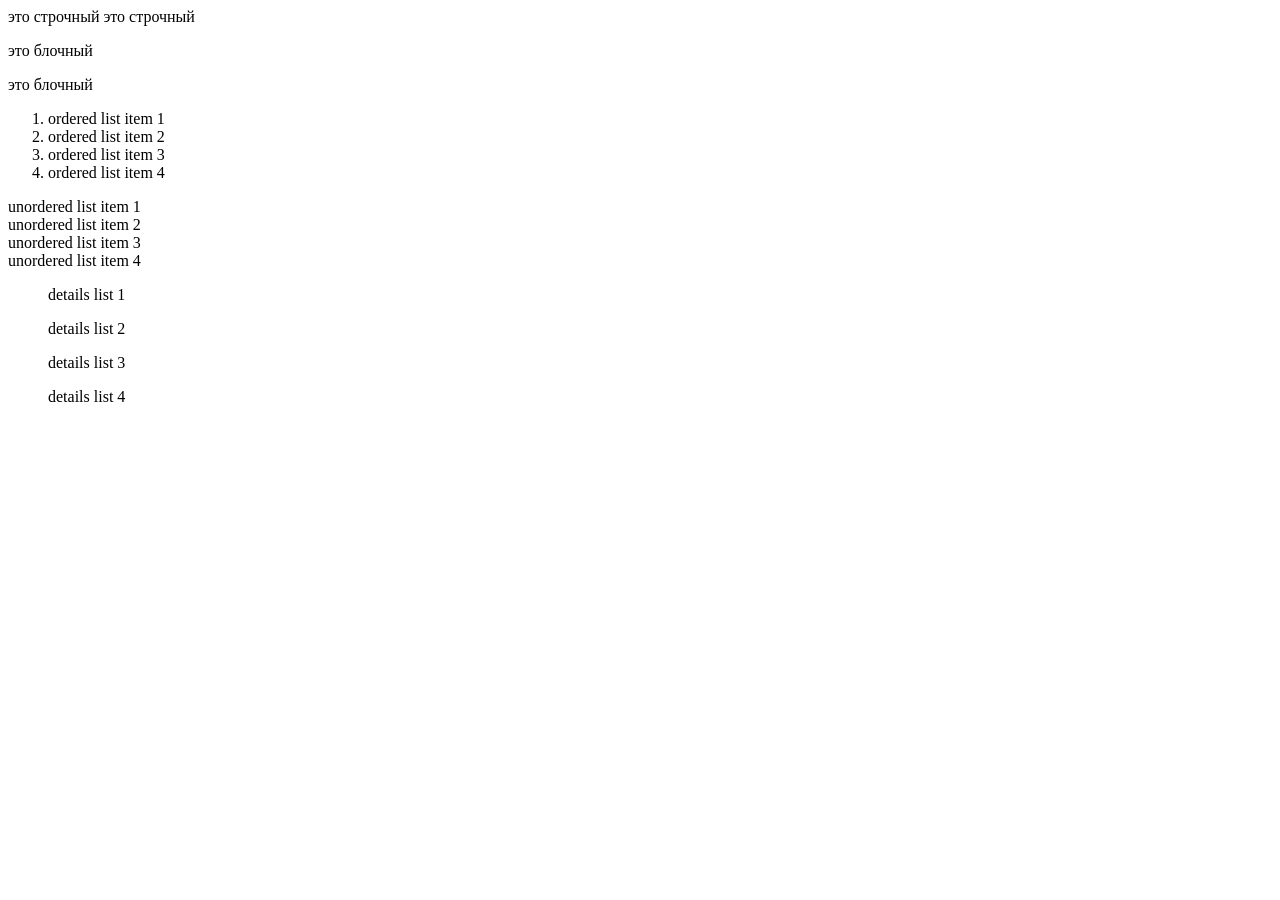
==== index.html @ aaaef7a7 "initial project" ====
<!DOCTYPE html>
<html lang="en">
<!-- https://developer.mozilla.org/ru/docs/Web/HTML/Element -->

<head>
    <meta charset="UTF-8">
    <meta http-equiv="X-UA-Compatible" content="IE=edge">
    <meta name="viewport" content="width=device-width, initial-scale=1.0">

    <link rel="stylesheet" href="style.css">

    <title>Test Title</title>
</head>

<body>
    <main>
        <span class="first-span"> это строчный </span>
        <span class="second-span"> это строчный </span>
        <p class="first-paragraph"> это блочный </p>
        <p class="second-paragraph"> это блочный </p>
    </main>

    <ol>
        <li>ordered list item 1</li>
        <li>ordered list item 2</li>
        <li>ordered list item 3</li>
        <li>ordered list item 4</li>
    </ol>
    <ul>
        <li>unordered list item 1</li>
        <li>unordered list item 2</li>
        <li>unordered list item 3</li>
        <li>unordered list item 4</li>
    </ul>

    <dd>
        <dl>details list 1</dl>
        <dl>details list 2</dl>
        <dl>details list 3</dl>
        <dl>details list 4</dl>
    </dd>
</body>

</html>
---- style.css ----
ul {
    list-style-type: none;
    padding-left: 0;
}

dl {
    padding-left: 0;
}
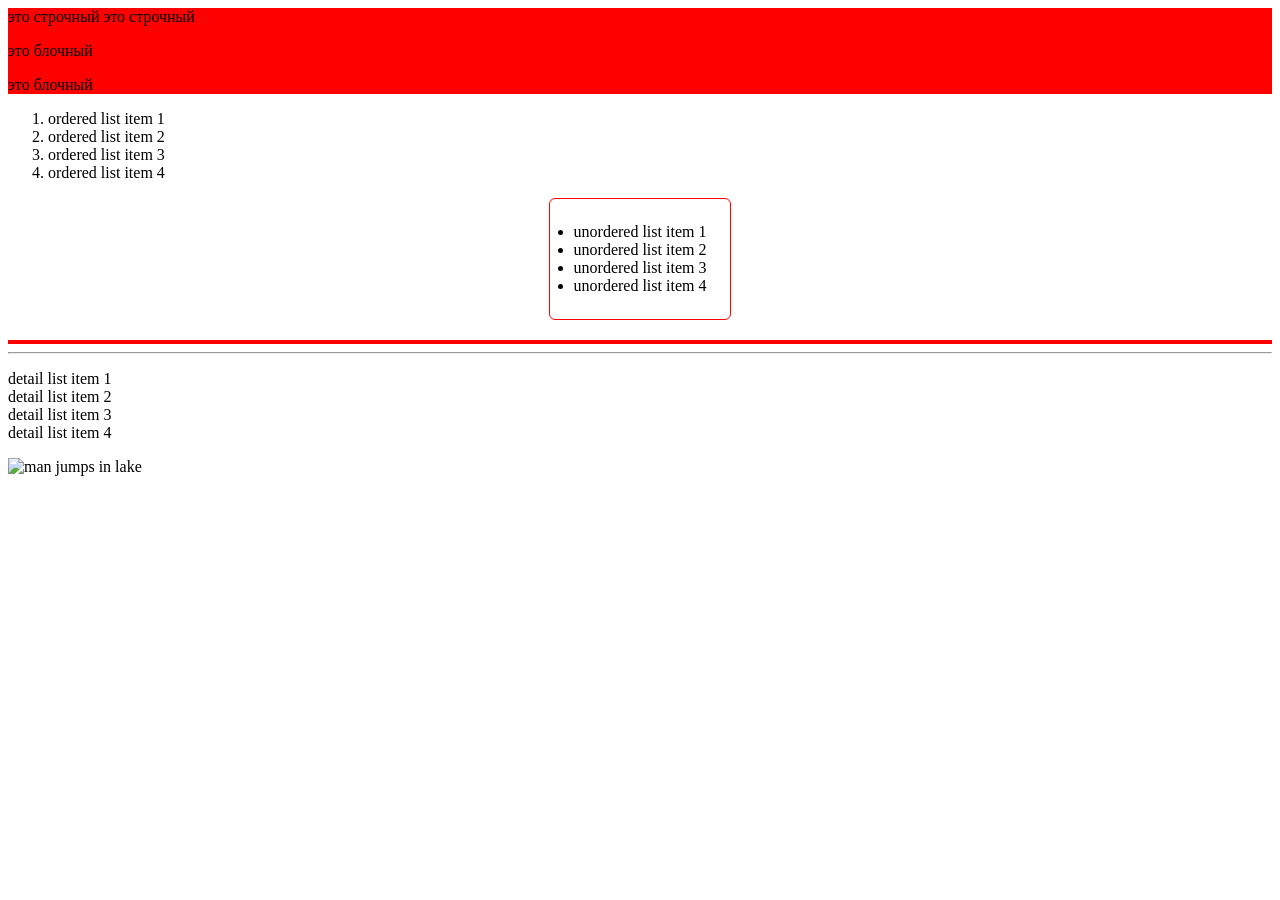
==== commit 6db4aea9: "added more css" ====
--- a/index.html
+++ b/index.html
@@ -13,7 +13,7 @@
 </head>
 
 <body>
-    <main>
+    <main >
         <span class="first-span"> это строчный </span>
         <span class="second-span"> это строчный </span>
         <p class="first-paragraph"> это блочный </p>
@@ -32,13 +32,22 @@
         <li>unordered list item 3</li>
         <li>unordered list item 4</li>
     </ul>
+    <div class="separator" ></div>
+    <div class="box-div"> </div>
+    <hr/>
 
-    <dd>
-        <dl>details list 1</dl>
-        <dl>details list 2</dl>
-        <dl>details list 3</dl>
-        <dl>details list 4</dl>
-    </dd>
+    <dl>
+        <dt>detail list item 1</dt>
+        <dt>detail list item 2</dt>
+        <dt>detail list item 3</dt>
+        <dt>detail list item 4</dt>
+    </dl>
+
+<img src="https://media.istockphoto.com/photos/fuunny-overweight-retro-swimmer-about-to-jump-into-the-ice-hole-picture-id1318979684?s=612x612" alt="man jumps in lake">
+<div></div>
+<div class="image_in_div">
+    <p></p>
+    <span> </span>
 </body>
 
 </html>
--- a/style.css
+++ b/style.css
@@ -1,8 +1,31 @@
-ul {
-    list-style-type: none;
-    padding-left: 0;
+main {
+    background: red;
+}
+hr {
 }
 
-dl {
-    padding-left: 0;
+.separator{
+    border-bottom: solid;
+    border-color: red;
+    border-width: 2px;
+}
+
+.box-div{
+    border:1px solid red;
+
+
+}
+
+
+/* https://developer.mozilla.org/ru/docs/Web/CSS/margin - Margin */
+/* https://developer.mozilla.org/ru/docs/Web/CSS/padding - Padding */
+
+ul {
+    width:max-content;
+    margin:0 auto;
+    margin-bottom: 20px;
+    border:1px solid red;
+    padding: 24px;
+    border-radius: 6px;
+
 }
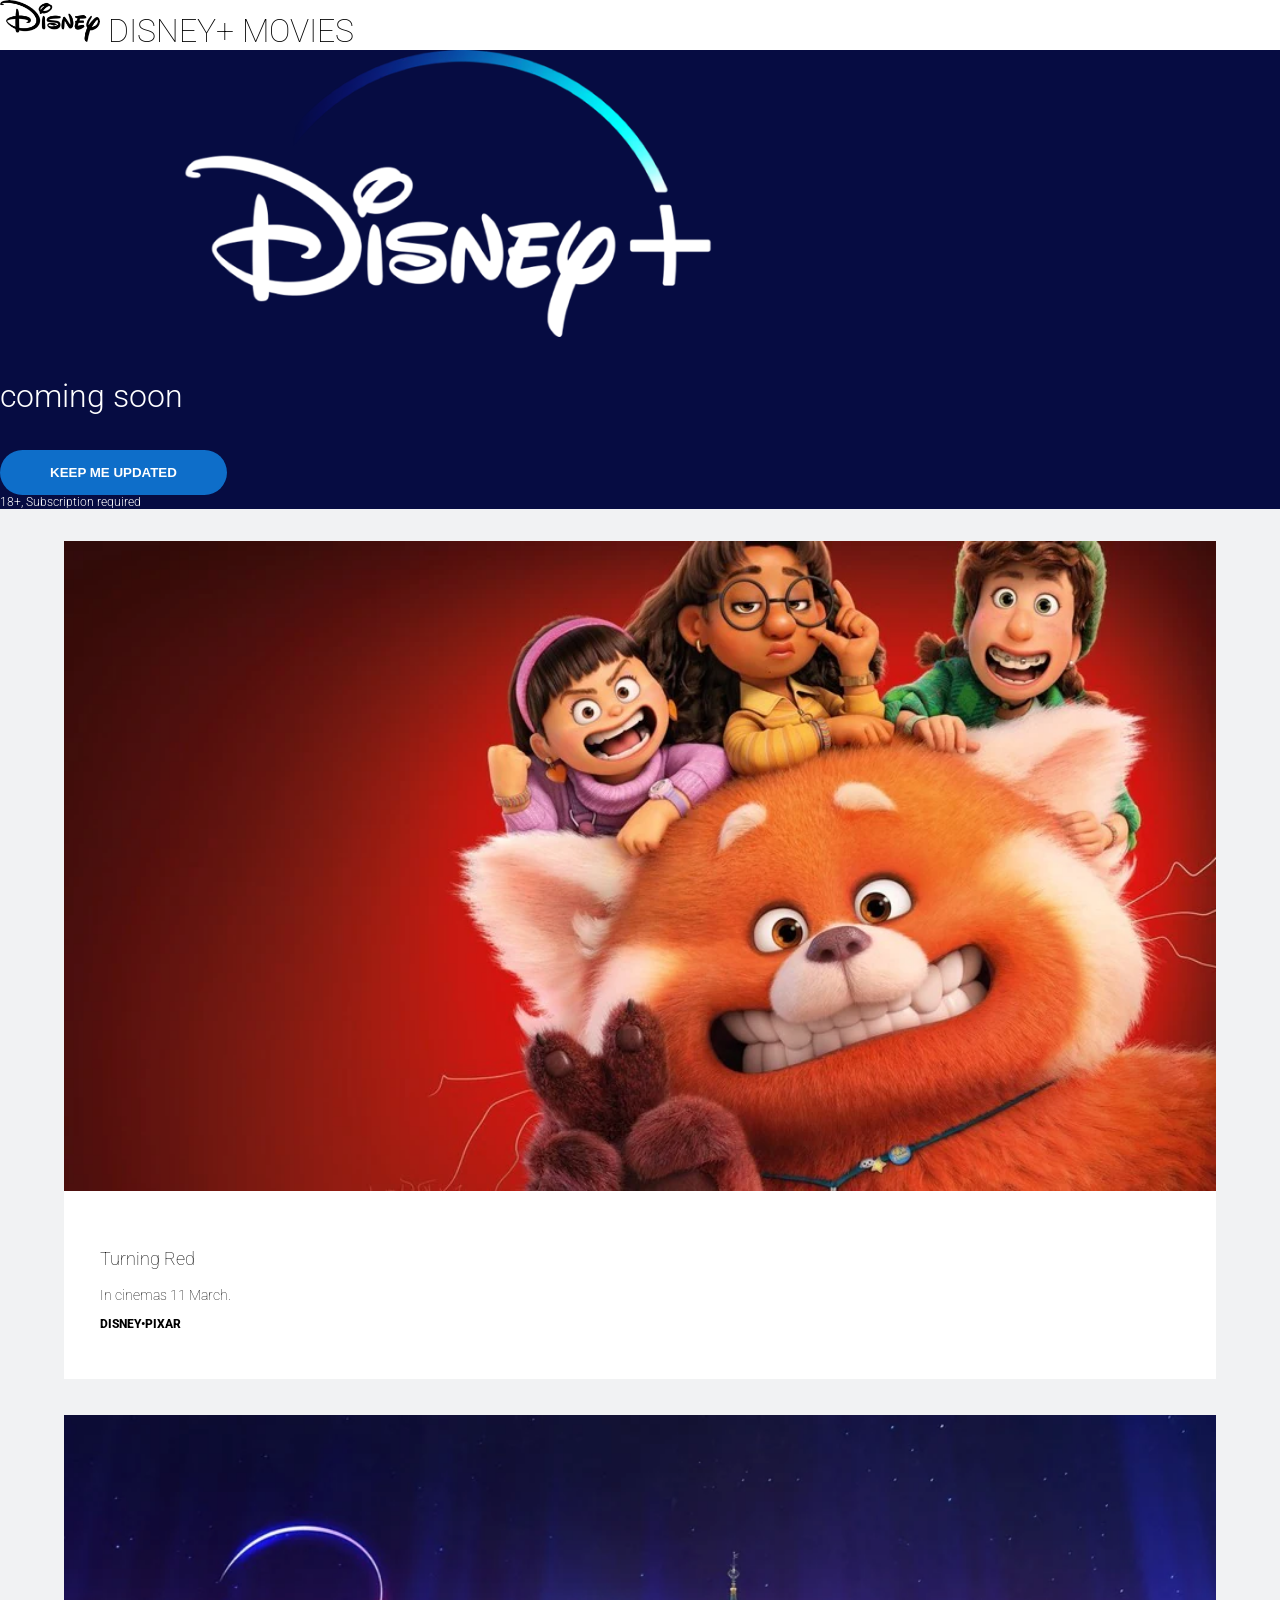
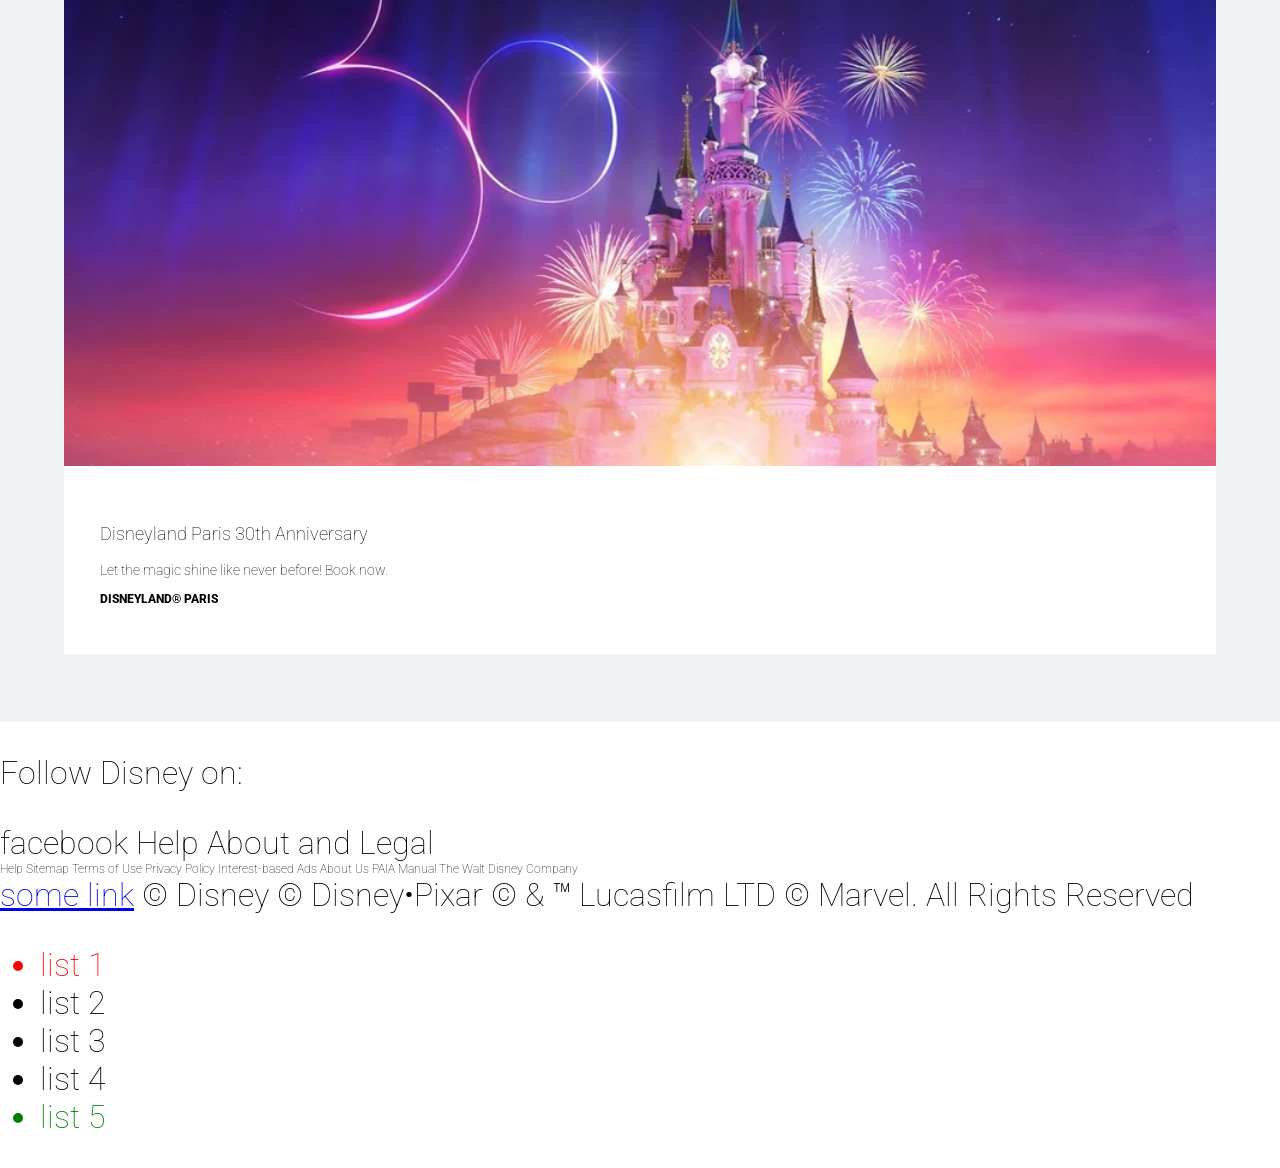
==== commit 086d97da: "updates" ====
--- a/index.html
+++ b/index.html
@@ -1,53 +1,94 @@
 <!DOCTYPE html>
 <html lang="en">
-<!-- https://developer.mozilla.org/ru/docs/Web/HTML/Element -->
 
 <head>
     <meta charset="UTF-8">
     <meta http-equiv="X-UA-Compatible" content="IE=edge">
     <meta name="viewport" content="width=device-width, initial-scale=1.0">
-
-    <link rel="stylesheet" href="style.css">
-
-    <title>Test Title</title>
+    <link rel="stylesheet" href="disney.css">
+    <title>Document</title>
 </head>
 
 <body>
-    <main >
-        <span class="first-span"> это строчный </span>
-        <span class="second-span"> это строчный </span>
-        <p class="first-paragraph"> это блочный </p>
-        <p class="second-paragraph"> это блочный </p>
-    </main>
+    <!-- header -->
+    <header class="header">
+        <img src="./assets/logo.png" alt="disney logo" width="100px">
+        <span>DISNEY+</span>
+        <span>MOVIES</span>
+    </header>
 
-    <ol>
-        <li>ordered list item 1</li>
-        <li>ordered list item 2</li>
-        <li>ordered list item 3</li>
-        <li>ordered list item 4</li>
-    </ol>
-    <ul>
-        <li>unordered list item 1</li>
-        <li>unordered list item 2</li>
-        <li>unordered list item 3</li>
-        <li>unordered list item 4</li>
+
+    <!-- main disney poster with button -->
+    <div class="poster">
+        <img class="poster__image" src="./assets/main-disney.webp" alt="disney logo" width="70%">
+        <p class="poster__title"> coming soon </p>
+        <button class="poster__button">KEEP ME UPDATED</button>
+        <a class="poster__notice" href="http://">18+, Subscription required</a>
+    </div>
+
+
+    <!-- 2x card with moovie add -->
+    <section class="cards_section">
+
+        <div class="card">
+            <img src="./assets/cat.webp" alt="" class="card__image">
+            <div class="card__details_container">
+
+                <p class="card__title">Turning Red</p>
+                <p class="card__description">In cinemas 11 March.</p>
+                <p class="card__postfix">DISNEY•PIXAR</p>
+            </div>
+        </div>
+
+        <div class="card">
+            <img class="card__image" src="./assets/paris.webp" alt="">
+
+            <div class="card__details_container">
+                <p class="card__title">Disneyland Paris 30th Anniversary</p>
+                <p class="card__description">Let the magic shine like never before! Book now.</p>
+                <p class="card__postfix">DISNEYLAND® PARIS</p>
+            </div>
+        </div>
+    </section>
+
+    <!-- carousel -->
+
+
+    <!-- footer -->
+    <p>Follow Disney on:</p>
+    facebook
+
+    Help
+    About and Legal
+    <nav>
+        <li><a href="http://">Help</a></li>
+        <li><a href="http://">Sitemap </a> </li>
+
+        <li><a href="http://">Terms of Use</a></li>
+        <li><a href="http://">Privacy Policy</a></li>
+        <li><a href="http://">Interest-based</a></li>
+        <li><a href="http://">Ads</a></li>
+        <li><a href="http://">About Us</a></li>
+        <li><a href="http://">PAIA Manual</a></li>
+        <li><a href="http://">The Walt Disney Company</a></li>
+    </nav>
+    <span>
+        <a href="http://">some link</a>
+    </span>
+
+
+
+    © Disney © Disney•Pixar © & ™ Lucasfilm LTD © Marvel. All Rights Reserved
+
+
+
+    <ul class="test">
+        <li>list 1</li>
+        <li>list 2</li>
+        <li>list 3</li>
+        <li>list 4</li>
+        <li>list 5</li>
     </ul>
-    <div class="separator" ></div>
-    <div class="box-div"> </div>
-    <hr/>
-
-    <dl>
-        <dt>detail list item 1</dt>
-        <dt>detail list item 2</dt>
-        <dt>detail list item 3</dt>
-        <dt>detail list item 4</dt>
-    </dl>
-
-<img src="https://media.istockphoto.com/photos/fuunny-overweight-retro-swimmer-about-to-jump-into-the-ice-hole-picture-id1318979684?s=612x612" alt="man jumps in lake">
-<div></div>
-<div class="image_in_div">
-    <p></p>
-    <span> </span>
 </body>
 
 </html>
--- a/disney.css
+++ b/disney.css
@@ -0,0 +1,87 @@
+@import url("https://fonts.googleapis.com/css2?family=Roboto:wght@100;300;500;700;900&display=swap");
+
+html {
+  font-size: 32px;
+  font-family: Roboto, Sans;
+  font-weight: 100;
+}
+body {
+  margin: 0;
+}
+
+nav {
+  font-size: 12px;
+}
+nav > li {
+  color: red;
+  display: inline;
+}
+
+nav > li > a {
+  text-decoration: none;
+  color: black;
+}
+
+/* BEM */
+.cards_section {
+  background: #f1f2f3;
+  padding: 1em 0;
+}
+.card {
+  width: 90%;
+  margin: 0 auto;
+  font-size: 12px;
+  background: #fff;
+  margin-bottom: 3em;
+}
+
+.card__details_container {
+  padding: 3em;
+}
+
+.card__image {
+  width: 100%;
+}
+
+.card__title {
+  font-size: 18px;
+}
+
+.card__description {
+  font-size: 14px;
+}
+
+.card__postfix {
+  font-weight: 800;
+  font-size: 12px;
+}
+
+.poster {
+  color: white;
+  background: #060c42;
+  font-weight: 300;
+}
+
+.poster__button {
+  color: #fff;
+  background: #0e6ec9;
+  border: none;
+  border-radius: 25px;
+  padding: 15px 50px;
+  font-weight: 600;
+}
+
+.poster__notice {
+  display: block;
+  font-size: 12px;
+  color: white;
+  text-decoration: none;
+}
+
+.test>li:first-child{
+    color:red;
+}
+
+.test>li:last-child{
+    color:green;
+}
